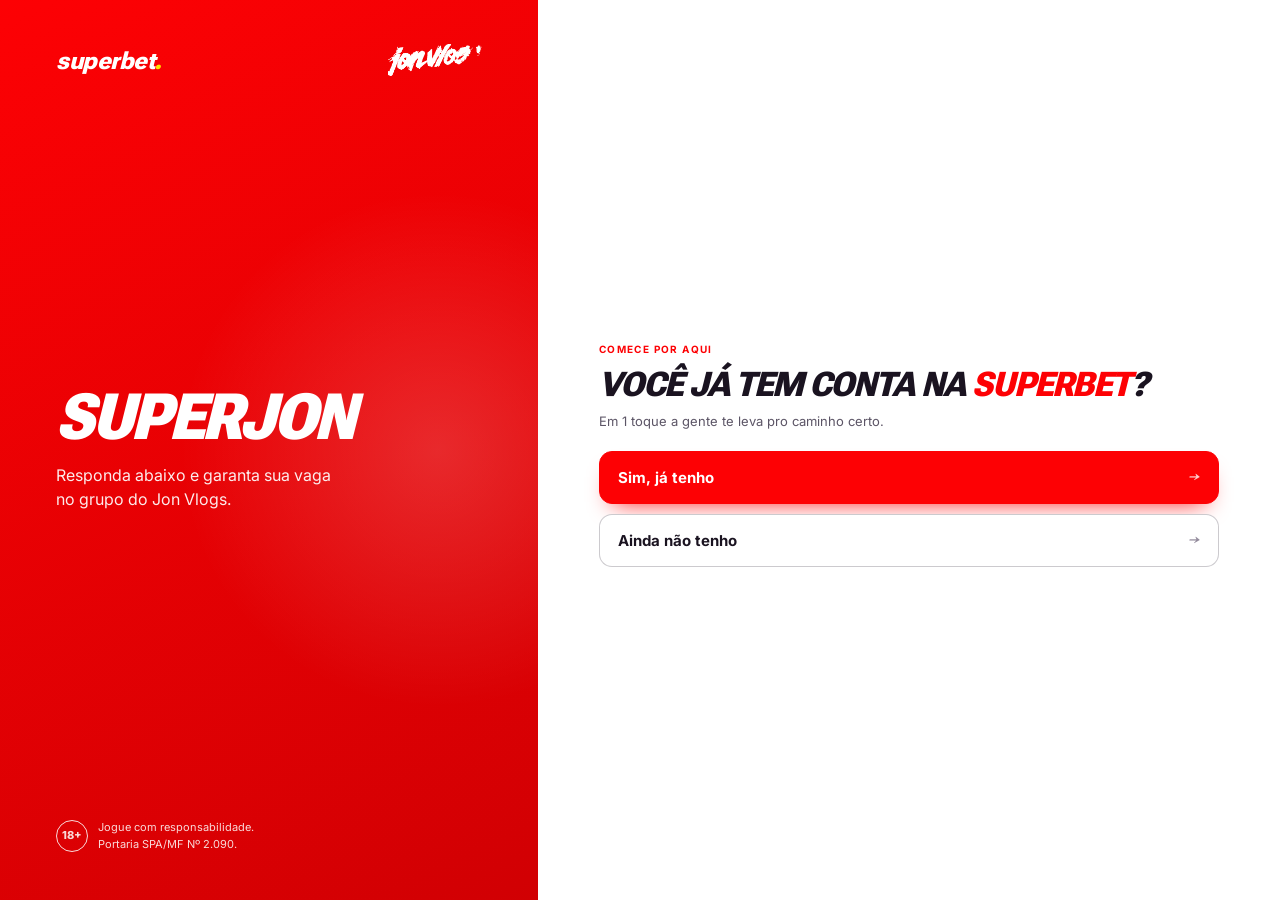
==== index.html @ 7abc8f29 "Motion: estático branco igual ao webp (troca sem pulo) + novo subtítulo - Estático regenerado do últ" ====
<!DOCTYPE html>
<html lang="pt-BR">
<head>
  <meta charset="UTF-8" />
  <meta name="viewport" content="width=device-width, initial-scale=1.0, viewport-fit=cover" />
  <meta name="theme-color" content="#FD0104" />
  <title>SuperJon — Entre no grupo</title>
  <meta name="description" content="Responda as perguntas rápidas e a equipe te direciona pro grupo. Conteúdo para maiores de 18 anos." />

  <!-- Fonts -->
  <link rel="preconnect" href="https://fonts.googleapis.com" />
  <link rel="preconnect" href="https://fonts.gstatic.com" crossorigin />
  <link
    href="https://fonts.googleapis.com/css2?family=Inter:wght@400;500;600;700&family=Roboto+Flex:ital,opsz,wght@0,8..144,400..900;1,8..144,600..900&display=swap"
    rel="stylesheet"
  />

  <link rel="stylesheet" href="./styles.css" />
</head>
<body>
  <main class="lp" id="lp">
    <!-- Hero (esquerda no desktop, topo no mobile) -->
    <header class="lp-hero">
      <div class="lp-hero__inner">
        <div class="lp-hero__top">
          <!-- Logo Superbet (vermelha → branca via filtro). Fallback: wordmark -->
          <span class="lp-logo-wrap">
            <img
              src="https://i.ibb.co/YBhrn1zz/Superbet-Logo-svg.png"
              alt="Superbet"
              class="lp-logo-img"
              onerror="this.style.display='none';this.nextElementSibling.style.display='inline-block';"
            />
            <span class="lp-logo" aria-label="Superbet" style="display:none">superbet<span class="lp-logo__dot">.</span></span>
          </span>
          <!-- Motion do Jon Vlogs: WebP animado (toca 1x); ao terminar, o JS
               troca pelo PNG estático limpo (fim garantido em qualquer browser).
               onerror cobre navegadores sem suporte a WebP. -->
          <img
            class="lp-jon-motion"
            src="./assets/jonvlogs-anim.webp"
            alt="Jon Vlogs"
            onerror="this.onerror=null;this.src='./assets/jonvlogs.png';"
          />
        </div>

        <div class="lp-hero__headline">
          <h1 class="lp-hero__title">SuperJon</h1>
          <p class="lp-hero__subtitle">
            Responda abaixo e garanta sua vaga no grupo do Jon Vlogs.
          </p>
        </div>

        <div class="lp-hero__foot">
          <span class="lp-seal" data-seal>18+</span>
          <span>Jogue com responsabilidade. Portaria SPA/MF Nº 2.090.</span>
        </div>
      </div>
    </header>

    <!-- Corpo (direita no desktop, abaixo no mobile) — telas renderizadas via JS -->
    <section class="lp-body">
      <div class="lp-body__inner" id="screen"></div>
      <!-- Rodapé persistente: selo +18 fixo no fim da página (mobile) -->
      <footer class="lp-foot" id="lpFoot"></footer>
    </section>
  </main>

  <!-- Modal: Termos e Condições -->
  <div class="lp-modal" id="termsModal" hidden>
    <div class="lp-modal__backdrop" data-close></div>
    <div class="lp-modal__panel" role="dialog" aria-modal="true" aria-labelledby="termsTitle">
      <button class="lp-modal__close" type="button" data-close aria-label="Fechar">&times;</button>
      <h2 class="lp-modal__title" id="termsTitle">Termos e Condições</h2>
      <div class="lp-modal__body" id="termsBody">
        <!-- Texto preenchido via JS (placeholder até o texto jurídico final) -->
      </div>
    </div>
  </div>

  <script src="./app.js" defer></script>
</body>
</html>
---- styles.css ----
/* ===========================================================
   SuperJon — LP de conversão (Jon Vlogs × Superbet)
   Responsiva: mobile (empilhada) + desktop (split-screen)
   Tokens conforme lp_jon_spec.md
   =========================================================== */

:root {
  /* Cores */
  --red: #FD0104;          /* Super Red — principal */
  --red-deep: #d10003;     /* gradiente do hero */
  --burgundy: #540031;     /* acento secundário */
  --dark-purple: #181020;  /* fundos escuros pontuais */
  --yellow: #FFE200;       /* Generosity Yellow */
  --white: #FFFFFF;
  --ink: #1a1320;          /* texto principal */
  --ink-soft: #5c5566;     /* texto secundário */
  --ink-faint: #938b9c;    /* labels, rodapé */
  --bg-2: #fbf9f7;         /* fundo dos cards */
  --line: rgba(24, 16, 32, 0.12);
  --line-strong: rgba(24, 16, 32, 0.22);
  --yellow-text: #7a5c00;  /* texto sobre amarelo */
  --yellow-text-2: #9a7600;

  --font-hero: 'Roboto Flex', system-ui, sans-serif;
  --font-body: 'Inter', system-ui, -apple-system, sans-serif;
}

* {
  margin: 0;
  padding: 0;
  box-sizing: border-box;
}

html, body {
  background: var(--white);
}

body {
  font-family: var(--font-body);
  color: var(--ink);
  -webkit-font-smoothing: antialiased;
  text-rendering: optimizeLegibility;
}

/* =====================================================
   LAYOUT BASE — MOBILE (empilhado, coluna única)
   ===================================================== */
.lp {
  width: 100%;
  min-height: 100dvh;
  background: var(--white);
  display: flex;
  flex-direction: column;
}

/* ===================== Hero ===================== */
.lp-hero {
  position: relative;
  background: linear-gradient(155deg, var(--red), var(--red-deep));
  color: var(--white);
  padding: 0 20px 30px;
  padding-top: env(safe-area-inset-top, 0px);
  overflow: hidden;
}

/* brilho decorativo sutil */
.lp-hero::after {
  content: "";
  position: absolute;
  width: 360px;
  height: 360px;
  right: -120px;
  top: -140px;
  background: radial-gradient(circle, rgba(255, 255, 255, 0.16), transparent 70%);
  pointer-events: none;
}

.lp-hero__inner {
  position: relative;
  z-index: 1;
  width: 100%;
  max-width: 480px;
  margin: 0 auto;
}

.lp-hero__top {
  position: relative;
  display: flex;
  align-items: center;
  justify-content: space-between;
  padding-top: 18px;
}

/* Logo Superbet — imagem oficial (vermelha → branca via filtro).
   O wordmark .lp-logo entra só se a imagem falhar (onerror). */
.lp-logo-wrap {
  display: inline-flex;
  align-items: center;
}

.lp-logo-img {
  height: 15px;
  width: auto;
  display: block;
  filter: brightness(0) invert(1);
}

.lp-logo {
  display: inline-block;
  font-family: var(--font-hero);
  font-weight: 800;
  font-style: italic;
  font-size: 18px;
  letter-spacing: -0.5px;
  color: var(--white);
  line-height: 1;
}

.lp-logo__dot {
  color: var(--yellow);
}

.lp-avatar {
  margin-top: 14px;
  width: 46px;
  height: 46px;
  border-radius: 50%;
  border: 1.5px solid rgba(255, 255, 255, 0.45);
  background: rgba(255, 255, 255, 0.12);
  display: flex;
  align-items: center;
  justify-content: center;
  text-align: center;
  font-size: 8.5px;
  font-weight: 700;
  line-height: 1.05;
  letter-spacing: 0.2px;
  flex: 0 0 auto;
}

/* Motion do Jon Vlogs — webm cortado no logo, direto sobre o vermelho.
   filter deixa branco preservando a transparência (igual à logo). */
.lp-jon-motion {
  display: block;
  height: 28px;
  width: auto;
  background: transparent;
  border: none;
  object-fit: contain;
}

.lp-hero__headline {
  margin-top: 14px;
}

/* No mobile o selo do hero some (aparece no rodapé do corpo) */
.lp-hero__foot {
  display: none;
}

.lp-hero__title {
  font-family: var(--font-hero);
  font-weight: 800;
  font-style: italic;
  text-transform: uppercase;
  font-size: 26px;
  line-height: 1;
  letter-spacing: -1px;
}

.lp-hero__subtitle {
  margin-top: 8px;
  font-size: 12px;
  line-height: 1.45;
  opacity: 0.92;
  max-width: 90%;
}

/* ===================== Corpo ===================== */
/* Mobile em 3 zonas: hero (topo) / conteúdo (centro) / selo (rodapé) */
.lp-body {
  flex: 1 1 auto;
  display: flex;
  flex-direction: column;
  padding: 0 18px;
}

.lp-body__inner {
  width: 100%;
  max-width: 480px;
  margin: 0 auto;
  flex: 1 1 auto;
  display: flex;
  flex-direction: column;
  justify-content: center;
  padding: 24px 0;
}

/* Barra de progresso */
.lp-progress {
  height: 3px;
  background: var(--line);
  border-radius: 99px;
  margin-bottom: 13px;
  overflow: hidden;
}

.lp-progress__fill {
  height: 100%;
  width: 0%;
  background: var(--red);
  border-radius: 99px;
  transition: width 0.32s cubic-bezier(0.4, 0, 0.2, 1);
}

/* Label de seção */
.lp-section-label {
  font-size: 10px;
  font-weight: 700;
  text-transform: uppercase;
  letter-spacing: 1.4px;
  color: var(--ink-faint);
  margin-bottom: 11px;
}

/* ===================== Gate (pergunta de entrada) ===================== */
.lp-gate {
  padding-top: 4px;
  animation: fadeIn 0.4s ease both;
}
.lp-gate__eyebrow {
  display: inline-block;
  font-size: 10px;
  font-weight: 700;
  text-transform: uppercase;
  letter-spacing: 1.4px;
  color: var(--red);
  margin-bottom: 12px;
}
.lp-gate__title {
  font-family: var(--font-hero);
  font-weight: 800;
  font-style: italic;
  text-transform: uppercase;
  font-size: clamp(24px, 7vw, 34px);
  line-height: 1.02;
  letter-spacing: -1px;
  color: var(--ink);
}
.lp-gate__hl { color: var(--red); }
.lp-gate__sub {
  margin-top: 10px;
  font-size: 13px;
  color: var(--ink-soft);
  line-height: 1.45;
}
.lp-gate__opts {
  display: flex;
  flex-direction: column;
  gap: 10px;
  margin-top: 20px;
}
.lp-gate__opt {
  display: flex;
  align-items: center;
  justify-content: space-between;
  gap: 10px;
  width: 100%;
  padding: 16px 18px;
  background: var(--white);
  border: 1.5px solid var(--line-strong);
  border-radius: 13px;
  font-family: var(--font-body);
  font-size: 15px;
  font-weight: 700;
  color: var(--ink);
  cursor: pointer;
  transition: border-color 0.16s ease, transform 0.12s ease, box-shadow 0.16s ease, background 0.16s ease;
  -webkit-tap-highlight-color: transparent;
}
.lp-gate__opt-arrow {
  font-family: var(--font-hero);
  font-style: italic;
  font-weight: 800;
  color: var(--ink-faint);
  transition: transform 0.16s ease, color 0.16s ease;
}
.lp-gate__opt:hover {
  border-color: var(--red);
  transform: translateY(-2px);
  box-shadow: 0 10px 22px -14px var(--red);
}
.lp-gate__opt:hover .lp-gate__opt-arrow {
  transform: translateX(4px);
  color: var(--red);
}
.lp-gate__opt:active { transform: translateY(0); }
/* "Sim" como opção principal (vermelha) */
.lp-gate__opt--primary {
  background: var(--red);
  border-color: var(--red);
  color: var(--white);
  box-shadow: 0 12px 24px -14px var(--red);
}
.lp-gate__opt--primary .lp-gate__opt-arrow { color: rgba(255, 255, 255, 0.8); }
.lp-gate__opt--primary:hover {
  background: var(--red-deep);
  border-color: var(--red-deep);
}
.lp-gate__opt--primary:hover .lp-gate__opt-arrow { color: var(--white); }

/* Texto introdutório (telas create / form-pós-cadastro) */
.lp-intro {
  font-size: 14px;
  font-weight: 500;
  color: var(--ink);
  line-height: 1.45;
  margin-bottom: 14px;
}

.lp-intro--success {
  font-weight: 700;
  padding-left: 12px;
  border-left: 3px solid var(--red);
}

/* Botão de link discreto ("Já tenho conta") */
.lp-link-btn {
  display: block;
  width: 100%;
  margin-top: 44px;
  background: none;
  border: none;
  color: var(--ink-soft);
  font-family: var(--font-body);
  font-size: 12.5px;
  font-weight: 600;
  text-decoration: underline;
  text-underline-offset: 3px;
  cursor: pointer;
}
.lp-link-btn:hover { color: var(--ink); }

/* Inputs de texto */
.lp-input {
  width: 100%;
  font-family: var(--font-body);
  font-size: 14px;
  font-weight: 500;
  color: var(--ink);
  background: var(--white);
  border: 1.5px solid var(--line-strong);
  border-radius: 9px;
  padding: 10px 12px;
  transition: border-color 0.16s ease, box-shadow 0.16s ease;
  -webkit-appearance: none;
  appearance: none;
}
.lp-input::placeholder { color: var(--ink-faint); font-weight: 400; }
.lp-input:focus {
  outline: none;
  border-color: var(--red);
  box-shadow: 0 0 0 3px rgba(253, 1, 4, 0.10);
}

/* Linha de consentimento + link dos termos */
.lp-consent {
  font-size: 11px;
  color: var(--ink-soft);
  line-height: 1.45;
  margin-top: 12px;
}
.lp-terms-link {
  background: none;
  border: none;
  padding: 0;
  font: inherit;
  color: var(--ink);
  font-weight: 600;
  text-decoration: underline;
  text-underline-offset: 2px;
  cursor: pointer;
}
.lp-terms-link:hover { color: var(--red); }

/* Animação de erro */
.shake { animation: shake 0.35s ease; }
@keyframes shake {
  0%, 100% { transform: translateX(0); }
  25% { transform: translateX(-5px); }
  75% { transform: translateX(5px); }
}

/* Grid de perguntas (1 coluna no mobile) */
.lp-questions {
  display: grid;
  grid-template-columns: 1fr;
  gap: 9px;
}

/* Card de pergunta */
.lp-q {
  background: var(--bg-2);
  border: 1px solid var(--line);
  border-radius: 11px;
  padding: 11px 12px;
  margin-bottom: 9px;
  transition: border-color 0.2s ease, box-shadow 0.2s ease;
}

/* Destaque de pendência ao tentar enviar incompleto */
.lp-q.is-pending {
  border-color: var(--red);
  box-shadow: 0 0 0 3px rgba(253, 1, 4, 0.10);
}

.lp-q__head {
  display: flex;
  align-items: flex-start;
  gap: 9px;
  margin-bottom: 9px;
}

.lp-q__num {
  flex: 0 0 auto;
  width: 24px;
  height: 24px;
  border-radius: 7px;
  background: var(--red);
  color: var(--white);
  display: flex;
  align-items: center;
  justify-content: center;
  font-family: var(--font-hero);
  font-weight: 800;
  font-style: italic;
  font-size: 12px;
}

.lp-q__text {
  font-size: 13px;
  font-weight: 700;
  color: var(--ink);
  line-height: 1.3;
  padding-top: 3px;
}

/* Chips */
.lp-chips {
  display: flex;
  flex-wrap: wrap;
  gap: 6px;
}

.chip {
  font-family: var(--font-body);
  font-size: 11.5px;
  font-weight: 600;
  color: var(--ink-soft);
  background: var(--white);
  border: 1.5px solid var(--line-strong);
  border-radius: 9px;
  padding: 7px 11px;
  cursor: pointer;
  transition: background 0.16s ease, border-color 0.16s ease, color 0.16s ease, transform 0.08s ease;
  -webkit-tap-highlight-color: transparent;
}

.chip:hover {
  border-color: var(--ink-soft);
}

.chip:active {
  transform: scale(0.97);
}

.chip:focus-visible {
  outline: 2px solid var(--red);
  outline-offset: 2px;
}

/* Selecionado — vermelho (padrão) */
.chip.is-selected {
  background: var(--red);
  border-color: var(--red);
  color: var(--white);
}

/* Selecionado — amarelo (ex.: "Os dois") */
.chip.is-selected.chip--yellow {
  background: var(--yellow);
  border-color: var(--yellow);
  color: var(--yellow-text);
}

/* Botão CTA (serve para <button> e <a>) */
.lp-cta {
  display: block;
  width: 100%;
  margin-top: 14px;
  background: var(--red);
  color: var(--white);
  font-family: var(--font-hero);
  font-weight: 800;
  font-style: italic;
  text-transform: uppercase;
  font-size: 14px;
  letter-spacing: 0.3px;
  line-height: 1;
  text-align: center;
  text-decoration: none;
  border: none;
  padding: 13px;
  border-radius: 11px;
  box-shadow: 0 12px 24px -12px var(--red);
  cursor: pointer;
  transition: transform 0.1s ease, box-shadow 0.2s ease, opacity 0.2s ease;
  -webkit-tap-highlight-color: transparent;
}

.lp-cta:hover {
  box-shadow: 0 14px 28px -10px var(--red);
}

.lp-cta:active {
  transform: translateY(1px) scale(0.995);
}

.lp-cta:disabled {
  cursor: not-allowed;
}

.lp-cta.is-loading {
  opacity: 0.75;
  pointer-events: none;
}

/* CTA com motion — pulso contínuo p/ atrair o clique.
   O brilho (shine) só varre quando o cursor passa por cima. */
.lp-cta--pulse {
  position: relative;
  overflow: hidden;
  animation: ctaPulse 1.9s ease-in-out infinite;
}
/* brilho (shine) — escondido; só varre no hover */
.lp-cta--pulse::after {
  content: "";
  position: absolute;
  top: 0;
  left: -65%;
  width: 45%;
  height: 100%;
  background: linear-gradient(120deg, transparent, rgba(255, 255, 255, 0.55), transparent);
  transform: skewX(-20deg);
  opacity: 0;
  pointer-events: none;
}
.lp-cta--pulse:hover::after {
  opacity: 1;
  animation: ctaShine 1s ease-out;
}
@keyframes ctaPulse {
  0%, 100% {
    box-shadow: 0 12px 24px -12px var(--red);
    transform: translateY(0) scale(1);
  }
  50% {
    box-shadow: 0 18px 36px -10px var(--red), 0 0 0 5px rgba(253, 1, 4, 0.16);
    transform: translateY(-2px) scale(1.015);
  }
}
@keyframes ctaShine {
  0% { left: -65%; }
  100% { left: 150%; }
}

/* Rodapé de responsabilidade — selo +18 + texto, fixo no fim da página */
.lp-foot {
  flex: 0 0 auto;
  display: flex;
  align-items: center;
  justify-content: center;
  gap: 9px;
  font-size: 9.5px;
  color: var(--ink-faint);
  padding: 14px 0 18px;
  margin-top: 12px;
  border-top: 1px solid var(--line);
  line-height: 1.45;
  text-align: left;
}

/* Selo +18 — círculo (trocar por SEAL_URL oficial). "18+" centralizado. */
.lp-seal {
  flex: 0 0 auto;
  width: 28px;
  height: 28px;
  border-radius: 50%;
  border: 1.5px solid currentColor;
  display: inline-flex;
  align-items: center;
  justify-content: center;
  font-family: var(--font-body);
  font-weight: 800;
  font-size: 9.5px;
  letter-spacing: 0;
}
.lp-seal-img {
  flex: 0 0 auto;
  height: 30px;
  width: auto;
  display: block;
}

/* ===================== Tela de confirmação ===================== */
.lp-done {
  text-align: center;
  padding: 40px 24px 48px;
  animation: fadeIn 0.4s ease both;
}

.lp-done__check {
  width: 56px;
  height: 56px;
  border-radius: 50%;
  background: var(--red);
  color: var(--white);
  display: inline-flex;
  align-items: center;
  justify-content: center;
  font-size: 28px;
  margin-bottom: 16px;
}

.lp-done__title {
  font-family: var(--font-hero);
  font-weight: 800;
  font-style: italic;
  text-transform: uppercase;
  font-size: 22px;
  letter-spacing: -0.5px;
  line-height: 1.05;
  color: var(--ink);
  margin-bottom: 10px;
}

.lp-done__text {
  font-size: 13px;
  color: var(--ink-soft);
  line-height: 1.5;
  max-width: 280px;
  margin: 0 auto 20px;
}

.lp-done__badge {
  display: inline-block;
  background: var(--yellow);
  color: var(--yellow-text);
  font-size: 11px;
  font-weight: 700;
  text-transform: uppercase;
  letter-spacing: 0.6px;
  padding: 5px 11px;
  border-radius: 99px;
  margin-bottom: 18px;
}

@keyframes fadeIn {
  from { opacity: 0; transform: translateY(8px); }
  to { opacity: 1; transform: translateY(0); }
}

/* ===================== Modal de Termos ===================== */
.lp-modal[hidden] { display: none; }
.lp-modal {
  position: fixed;
  inset: 0;
  z-index: 50;
  display: flex;
  align-items: center;
  justify-content: center;
  padding: 20px;
}
.lp-modal__backdrop {
  position: absolute;
  inset: 0;
  background: rgba(24, 16, 32, 0.55);
  backdrop-filter: blur(2px);
  animation: fadeIn 0.2s ease both;
}
.lp-modal__panel {
  position: relative;
  background: var(--white);
  border-radius: 16px;
  max-width: 460px;
  width: 100%;
  max-height: 80dvh;
  overflow-y: auto;
  padding: 24px 22px 22px;
  box-shadow: 0 24px 60px -20px rgba(24, 16, 32, 0.5);
  animation: fadeIn 0.25s ease both;
}
.lp-modal__close {
  position: absolute;
  top: 12px;
  right: 14px;
  background: none;
  border: none;
  font-size: 26px;
  line-height: 1;
  color: var(--ink-faint);
  cursor: pointer;
}
.lp-modal__close:hover { color: var(--ink); }
.lp-modal__title {
  font-family: var(--font-hero);
  font-weight: 800;
  font-style: italic;
  text-transform: uppercase;
  font-size: 18px;
  letter-spacing: -0.5px;
  color: var(--ink);
  margin-bottom: 14px;
  padding-right: 28px;
}
.lp-modal__body p {
  font-size: 12.5px;
  line-height: 1.55;
  color: var(--ink-soft);
  margin-bottom: 11px;
}
.lp-modal__body p:last-child { margin-bottom: 0; }

/* =====================================================
   DESKTOP / TABLET LARGO — split-screen
   ===================================================== */
@media (min-width: 880px) {
  .lp {
    flex-direction: row;
    align-items: stretch;
  }

  /* Hero vira painel esquerdo fixo, tela cheia */
  .lp-hero {
    flex: 0 0 42%;
    max-width: 560px;
    padding: 44px 56px 48px;
    display: flex;
    align-items: stretch;
    position: sticky;
    top: 0;
    height: 100dvh;
  }

  .lp-hero::after {
    width: 520px;
    height: 520px;
    right: -160px;
    top: 50%;
    transform: translateY(-50%);
  }

  .lp-hero__inner {
    max-width: 100%;
    flex: 1 1 auto;
    display: flex;
    flex-direction: column;
  }

  /* logo + avatar fixos no topo */
  .lp-hero__top {
    margin-bottom: 0;
  }

  .lp-logo-wrap {
    margin-top: 0;
  }

  .lp-logo-img {
    height: 22px;
  }

  .lp-logo {
    font-size: 24px;
  }

  .lp-hero__top {
    padding-top: 0;
  }

  .lp-jon-motion {
    height: 34px;
  }

  /* headline centralizada no espaço entre o topo e a base */
  .lp-hero__headline {
    margin: auto 0;
  }

  .lp-hero__title {
    font-size: clamp(44px, 5vw, 64px);
    letter-spacing: -2px;
  }

  .lp-hero__subtitle {
    margin-top: 14px;
    font-size: 16px;
    max-width: 28ch;
  }

  /* Selo do hero (desktop): branco, fixado na base do painel vermelho */
  .lp-hero__foot {
    display: flex;
    align-items: center;
    gap: 10px;
    margin-top: 0;
    font-size: 11px;
    opacity: 0.85;
    line-height: 1.5;
    max-width: 34ch;
  }
  .lp-hero__foot .lp-seal {
    width: 32px;
    height: 32px;
    font-size: 11px;
  }
  .lp-hero__foot .lp-seal-img { height: 34px; }

  /* Corpo vira painel direito, rolável, conteúdo centralizado */
  .lp-body {
    flex: 1 1 auto;
    display: flex;
    align-items: center;
    justify-content: center;
    padding: 56px 48px;
    min-height: 100dvh;
  }

  .lp-body__inner {
    max-width: 620px;
  }

  .lp-section-label {
    font-size: 11px;
    margin-bottom: 16px;
  }

  /* Perguntas em 2 colunas no desktop */
  .lp-questions {
    grid-template-columns: 1fr 1fr;
    gap: 12px;
  }

  .lp-q {
    padding: 14px 15px;
    border-radius: 13px;
  }

  .lp-q__text {
    font-size: 14px;
  }

  .chip {
    font-size: 12.5px;
    padding: 8px 13px;
  }

  .lp-cta {
    font-size: 16px;
    padding: 16px;
    margin-top: 20px;
  }

  /* No desktop o selo aparece no hero; some do corpo */
  .lp-foot {
    display: none;
  }

  /* Confirmação ocupa as duas colunas */
  .lp-done {
    grid-column: 1 / -1;
    padding: 32px 24px;
  }
  .lp-done__title { font-size: 28px; }
  .lp-done__text { font-size: 15px; max-width: 360px; }
}

/* Telas muito largas — não deixar o hero gigante */
@media (min-width: 1500px) {
  .lp-body__inner {
    max-width: 680px;
  }
}

@media (prefers-reduced-motion: reduce) {
  *, *::before, *::after {
    animation-duration: 0.001ms !important;
    transition-duration: 0.001ms !important;
  }
}
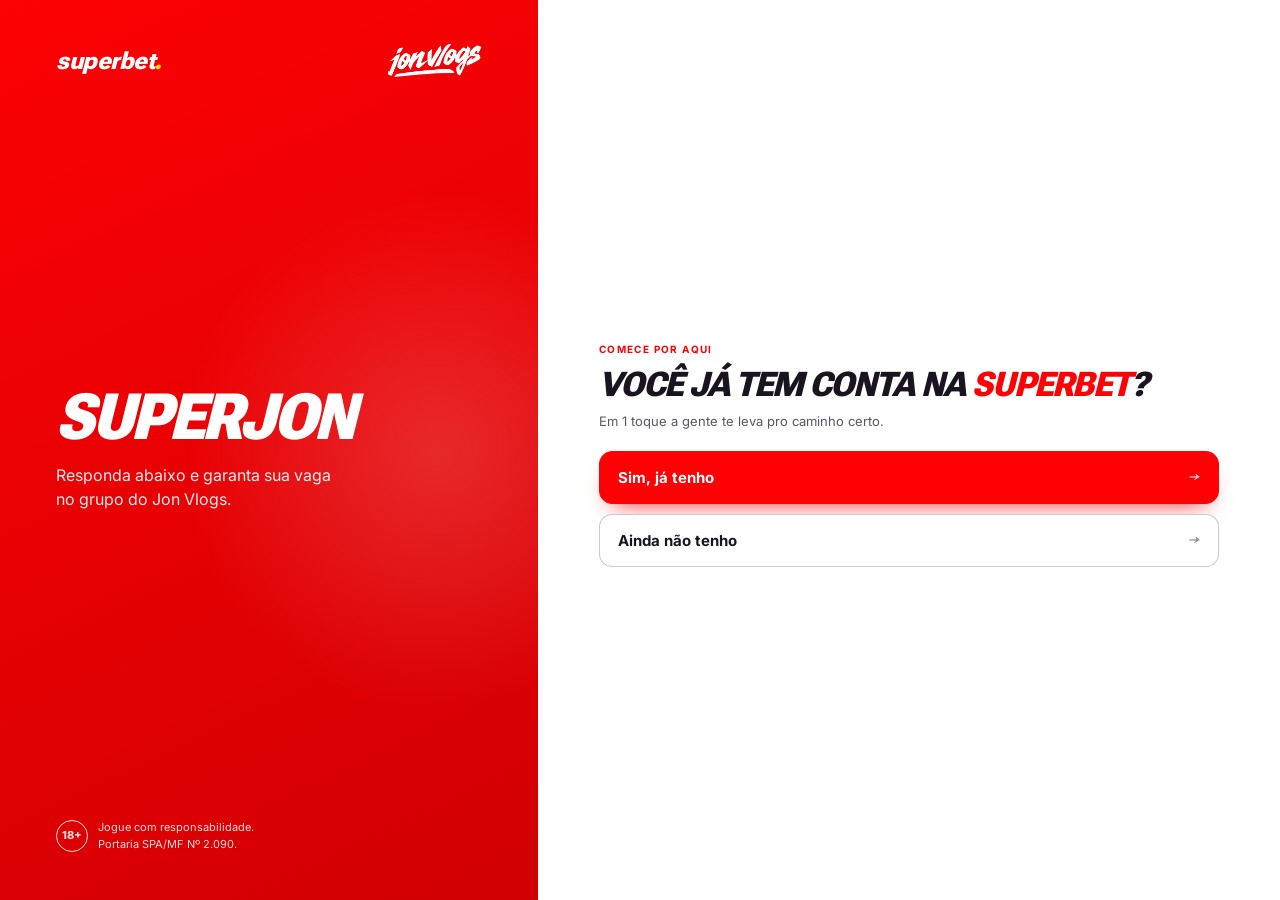
==== commit a340dcf5: "Usa logo Jon Vlogs estático (remove animação) Decisão: ficar com o logo branco estático (limpo e nít" ====
--- a/index.html
+++ b/index.html
@@ -33,15 +33,8 @@
             />
             <span class="lp-logo" aria-label="Superbet" style="display:none">superbet<span class="lp-logo__dot">.</span></span>
           </span>
-          <!-- Motion do Jon Vlogs: WebP animado (toca 1x); ao terminar, o JS
-               troca pelo PNG estático limpo (fim garantido em qualquer browser).
-               onerror cobre navegadores sem suporte a WebP. -->
-          <img
-            class="lp-jon-motion"
-            src="./assets/jonvlogs-anim.webp"
-            alt="Jon Vlogs"
-            onerror="this.onerror=null;this.src='./assets/jonvlogs.png';"
-          />
+          <!-- Logo Jon Vlogs (estático, branco) sobre o vermelho do hero -->
+          <img class="lp-jon-motion" src="./assets/jonvlogs.png" alt="Jon Vlogs" />
         </div>
 
         <div class="lp-hero__headline">
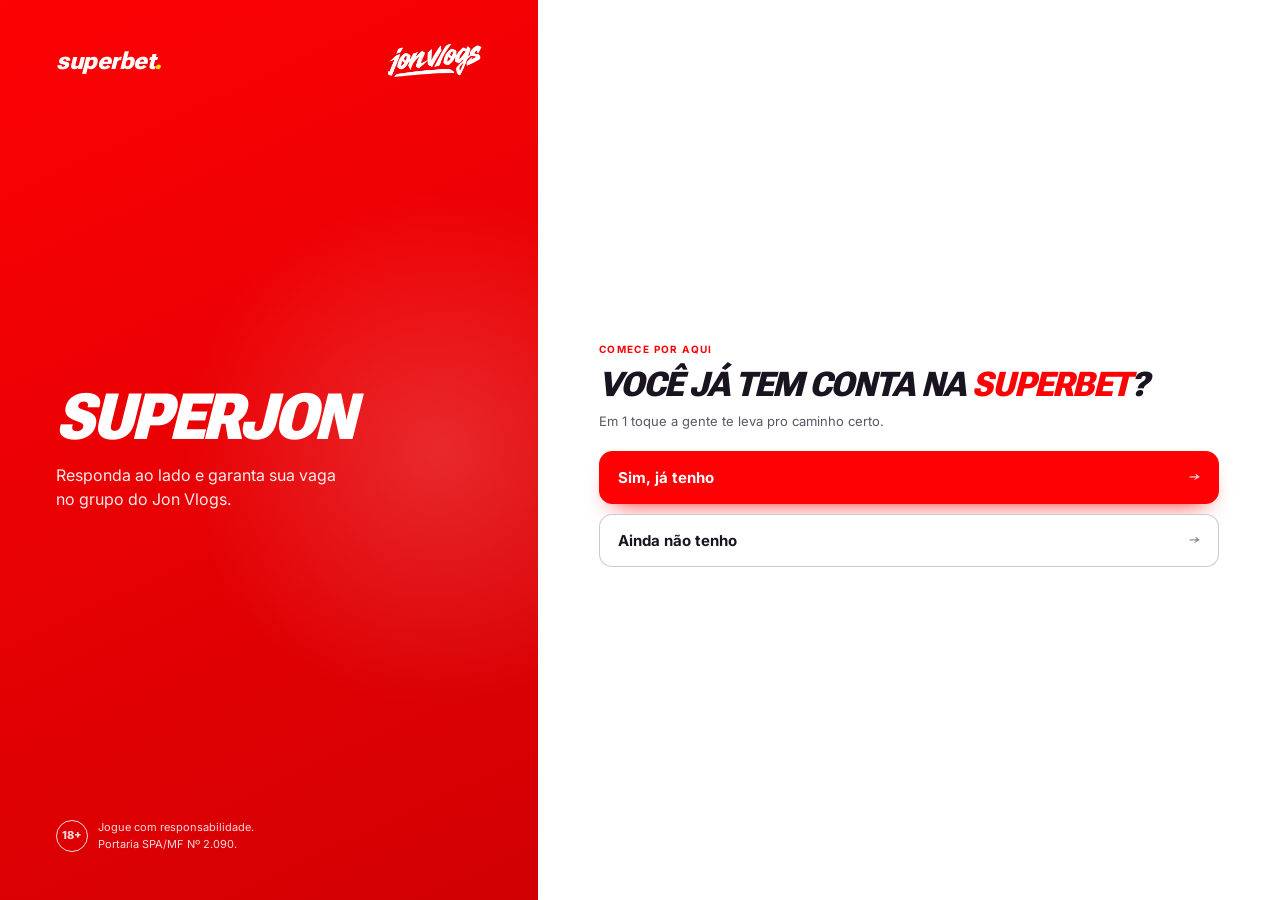
==== commit 35c6c5e4: "UX: redesenha tela 'criar conta' e torna subtítulo responsivo - Subtítulo: 'abaixo' (mobile) / 'ao l" ====
--- a/index.html
+++ b/index.html
@@ -40,7 +40,7 @@
         <div class="lp-hero__headline">
           <h1 class="lp-hero__title">SuperJon</h1>
           <p class="lp-hero__subtitle">
-            Responda abaixo e garanta sua vaga no grupo do Jon Vlogs.
+            Responda <span class="u-only-mobile">abaixo</span><span class="u-only-desktop">ao lado</span> e garanta sua vaga no grupo do Jon Vlogs.
           </p>
         </div>
 
--- a/styles.css
+++ b/styles.css
@@ -308,6 +308,42 @@
   border-color: var(--red-deep);
 }
 .lp-gate__opt--primary:hover .lp-gate__opt-arrow { color: var(--white); }
+
+/* Passo-a-passo (tela "criar conta") */
+.lp-steps {
+  list-style: none;
+  margin: 20px 0 6px;
+  padding: 0;
+  display: flex;
+  flex-direction: column;
+  gap: 12px;
+}
+.lp-steps li {
+  display: flex;
+  align-items: center;
+  gap: 11px;
+  font-size: 13.5px;
+  font-weight: 600;
+  color: var(--ink-soft);
+}
+.lp-steps__n {
+  flex: 0 0 auto;
+  width: 24px;
+  height: 24px;
+  border-radius: 50%;
+  background: var(--red);
+  color: var(--white);
+  display: flex;
+  align-items: center;
+  justify-content: center;
+  font-family: var(--font-hero);
+  font-weight: 800;
+  font-style: italic;
+  font-size: 12px;
+}
+
+/* Utilitários responsivos (texto que muda entre mobile/desktop) */
+.u-only-desktop { display: none; }
 
 /* Texto introdutório (telas create / form-pós-cadastro) */
 .lp-intro {
@@ -740,6 +776,10 @@
     align-items: stretch;
   }
 
+  /* alterna o texto direcional do subtítulo (abaixo -> ao lado) */
+  .u-only-mobile { display: none; }
+  .u-only-desktop { display: inline; }
+
   /* Hero vira painel esquerdo fixo, tela cheia */
   .lp-hero {
     flex: 0 0 42%;
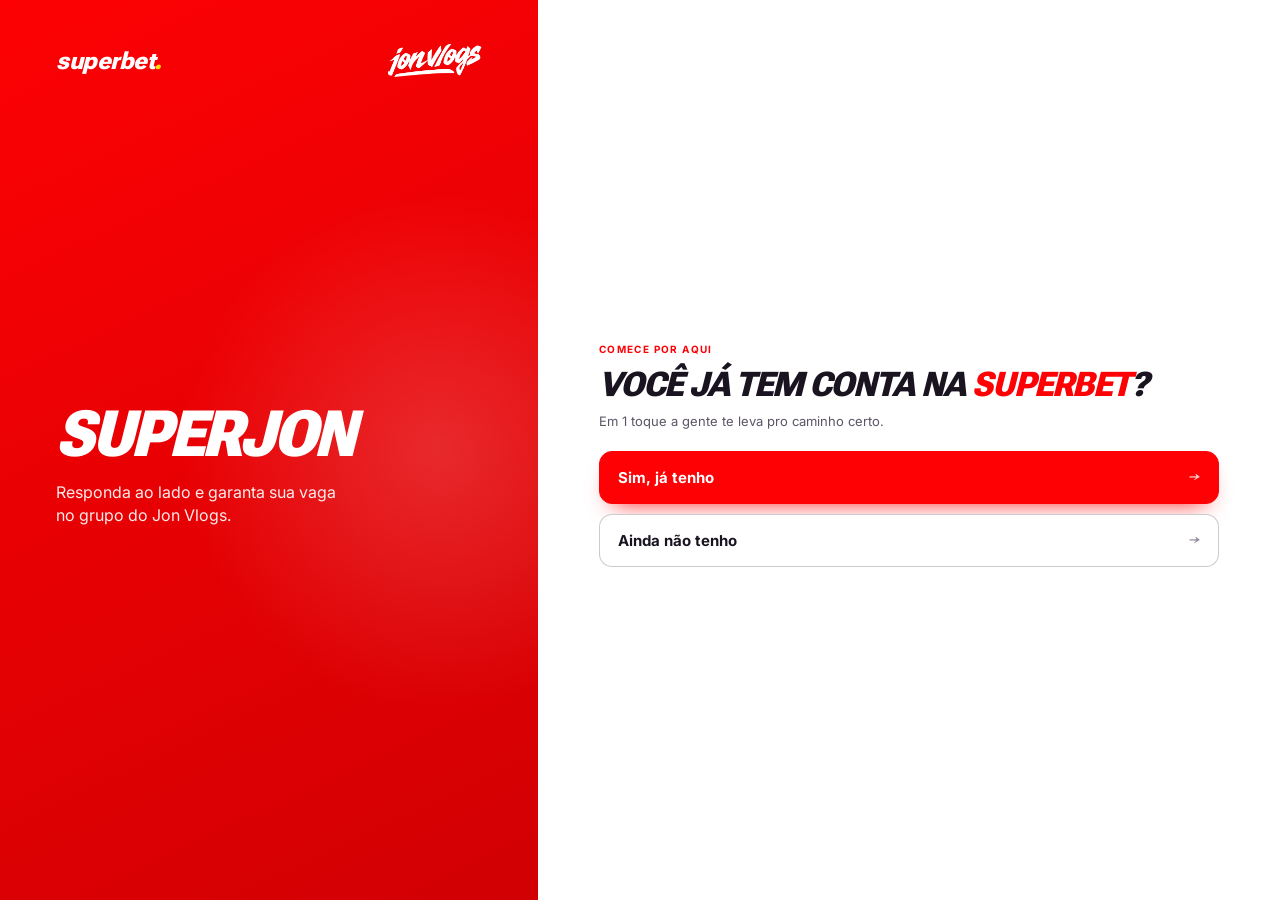
==== commit 3b5baeb6: "Refatora para arquitetura multi-marca (engine + config por marca) + Supabase - engine/engine.js + en" ====
--- a/index.html
+++ b/index.html
@@ -4,10 +4,9 @@
   <meta charset="UTF-8" />
   <meta name="viewport" content="width=device-width, initial-scale=1.0, viewport-fit=cover" />
   <meta name="theme-color" content="#FD0104" />
-  <title>SuperJon — Entre no grupo</title>
-  <meta name="description" content="Responda as perguntas rápidas e a equipe te direciona pro grupo. Conteúdo para maiores de 18 anos." />
+  <title>LP</title>
+  <meta name="description" content="" />
 
-  <!-- Fonts -->
   <link rel="preconnect" href="https://fonts.googleapis.com" />
   <link rel="preconnect" href="https://fonts.gstatic.com" crossorigin />
   <link
@@ -15,46 +14,30 @@
     rel="stylesheet"
   />
 
-  <link rel="stylesheet" href="./styles.css" />
+  <link rel="stylesheet" href="./engine/engine.css" />
 </head>
 <body>
   <main class="lp" id="lp">
-    <!-- Hero (esquerda no desktop, topo no mobile) -->
+    <!-- Hero (preenchido pelo engine a partir da config da marca) -->
     <header class="lp-hero">
       <div class="lp-hero__inner">
         <div class="lp-hero__top">
-          <!-- Logo Superbet (vermelha → branca via filtro). Fallback: wordmark -->
           <span class="lp-logo-wrap">
-            <img
-              src="https://i.ibb.co/YBhrn1zz/Superbet-Logo-svg.png"
-              alt="Superbet"
-              class="lp-logo-img"
-              onerror="this.style.display='none';this.nextElementSibling.style.display='inline-block';"
-            />
-            <span class="lp-logo" aria-label="Superbet" style="display:none">superbet<span class="lp-logo__dot">.</span></span>
+            <img class="lp-logo-img" alt="" />
+            <span class="lp-logo" style="display:none"></span>
           </span>
-          <!-- Logo Jon Vlogs (estático, branco) sobre o vermelho do hero -->
-          <img class="lp-jon-motion" src="./assets/jonvlogs.png" alt="Jon Vlogs" />
+          <img class="lp-jon-motion" alt="" />
         </div>
-
         <div class="lp-hero__headline">
-          <h1 class="lp-hero__title">SuperJon</h1>
-          <p class="lp-hero__subtitle">
-            Responda <span class="u-only-mobile">abaixo</span><span class="u-only-desktop">ao lado</span> e garanta sua vaga no grupo do Jon Vlogs.
-          </p>
-        </div>
-
-        <div class="lp-hero__foot">
-          <span class="lp-seal" data-seal>18+</span>
-          <span>Jogue com responsabilidade. Portaria SPA/MF Nº 2.090.</span>
+          <h1 class="lp-hero__title"></h1>
+          <p class="lp-hero__subtitle"></p>
         </div>
       </div>
     </header>
 
-    <!-- Corpo (direita no desktop, abaixo no mobile) — telas renderizadas via JS -->
+    <!-- Corpo: telas renderizadas pelo engine + rodapé persistente -->
     <section class="lp-body">
       <div class="lp-body__inner" id="screen"></div>
-      <!-- Rodapé persistente: selo +18 fixo no fim da página (mobile) -->
       <footer class="lp-foot" id="lpFoot"></footer>
     </section>
   </main>
@@ -65,12 +48,12 @@
     <div class="lp-modal__panel" role="dialog" aria-modal="true" aria-labelledby="termsTitle">
       <button class="lp-modal__close" type="button" data-close aria-label="Fechar">&times;</button>
       <h2 class="lp-modal__title" id="termsTitle">Termos e Condições</h2>
-      <div class="lp-modal__body" id="termsBody">
-        <!-- Texto preenchido via JS (placeholder até o texto jurídico final) -->
-      </div>
+      <div class="lp-modal__body" id="termsBody"></div>
     </div>
   </div>
 
-  <script src="./app.js" defer></script>
+  <!-- Config da marca primeiro, depois o engine -->
+  <script src="./brands/superjon/config.js"></script>
+  <script src="./engine/engine.js" defer></script>
 </body>
 </html>
--- a/engine/engine.css
+++ b/engine/engine.css
@@ -0,0 +1,940 @@
+/* ===========================================================
+   SuperJon — LP de conversão (Jon Vlogs × Superbet)
+   Responsiva: mobile (empilhada) + desktop (split-screen)
+   Tokens conforme lp_jon_spec.md
+   =========================================================== */
+
+:root {
+  /* Cores */
+  --red: #FD0104;          /* Super Red — principal */
+  --red-deep: #d10003;     /* gradiente do hero */
+  --burgundy: #540031;     /* acento secundário */
+  --dark-purple: #181020;  /* fundos escuros pontuais */
+  --yellow: #FFE200;       /* Generosity Yellow */
+  --white: #FFFFFF;
+  --ink: #1a1320;          /* texto principal */
+  --ink-soft: #5c5566;     /* texto secundário */
+  --ink-faint: #938b9c;    /* labels, rodapé */
+  --bg-2: #fbf9f7;         /* fundo dos cards */
+  --line: rgba(24, 16, 32, 0.12);
+  --line-strong: rgba(24, 16, 32, 0.22);
+  --yellow-text: #7a5c00;  /* texto sobre amarelo */
+  --yellow-text-2: #9a7600;
+
+  --font-hero: 'Roboto Flex', system-ui, sans-serif;
+  --font-body: 'Inter', system-ui, -apple-system, sans-serif;
+}
+
+* {
+  margin: 0;
+  padding: 0;
+  box-sizing: border-box;
+}
+
+html, body {
+  background: var(--white);
+}
+
+body {
+  font-family: var(--font-body);
+  color: var(--ink);
+  -webkit-font-smoothing: antialiased;
+  text-rendering: optimizeLegibility;
+}
+
+/* =====================================================
+   LAYOUT BASE — MOBILE (empilhado, coluna única)
+   ===================================================== */
+.lp {
+  width: 100%;
+  min-height: 100dvh;
+  background: var(--white);
+  display: flex;
+  flex-direction: column;
+}
+
+/* ===================== Hero ===================== */
+.lp-hero {
+  position: relative;
+  background: linear-gradient(155deg, var(--red), var(--red-deep));
+  color: var(--white);
+  padding: 0 20px 30px;
+  padding-top: env(safe-area-inset-top, 0px);
+  overflow: hidden;
+}
+
+/* brilho decorativo sutil */
+.lp-hero::after {
+  content: "";
+  position: absolute;
+  width: 360px;
+  height: 360px;
+  right: -120px;
+  top: -140px;
+  background: radial-gradient(circle, rgba(255, 255, 255, 0.16), transparent 70%);
+  pointer-events: none;
+}
+
+.lp-hero__inner {
+  position: relative;
+  z-index: 1;
+  width: 100%;
+  max-width: 480px;
+  margin: 0 auto;
+}
+
+.lp-hero__top {
+  position: relative;
+  display: flex;
+  align-items: center;
+  justify-content: space-between;
+  padding-top: 18px;
+}
+
+/* Logo Superbet — imagem oficial (vermelha → branca via filtro).
+   O wordmark .lp-logo entra só se a imagem falhar (onerror). */
+.lp-logo-wrap {
+  display: inline-flex;
+  align-items: center;
+}
+
+.lp-logo-img {
+  height: 15px;
+  width: auto;
+  display: block;
+  filter: brightness(0) invert(1);
+}
+
+.lp-logo {
+  display: inline-block;
+  font-family: var(--font-hero);
+  font-weight: 800;
+  font-style: italic;
+  font-size: 18px;
+  letter-spacing: -0.5px;
+  color: var(--white);
+  line-height: 1;
+}
+
+.lp-logo__dot {
+  color: var(--yellow);
+}
+
+.lp-avatar {
+  margin-top: 14px;
+  width: 46px;
+  height: 46px;
+  border-radius: 50%;
+  border: 1.5px solid rgba(255, 255, 255, 0.45);
+  background: rgba(255, 255, 255, 0.12);
+  display: flex;
+  align-items: center;
+  justify-content: center;
+  text-align: center;
+  font-size: 8.5px;
+  font-weight: 700;
+  line-height: 1.05;
+  letter-spacing: 0.2px;
+  flex: 0 0 auto;
+}
+
+/* Motion do Jon Vlogs — webm cortado no logo, direto sobre o vermelho.
+   filter deixa branco preservando a transparência (igual à logo). */
+.lp-jon-motion {
+  display: block;
+  height: 28px;
+  width: auto;
+  background: transparent;
+  border: none;
+  object-fit: contain;
+}
+
+.lp-hero__headline {
+  margin-top: 14px;
+}
+
+/* No mobile o selo do hero some (aparece no rodapé do corpo) */
+.lp-hero__foot {
+  display: none;
+}
+
+.lp-hero__title {
+  font-family: var(--font-hero);
+  font-weight: 800;
+  font-style: italic;
+  text-transform: uppercase;
+  font-size: 26px;
+  line-height: 1;
+  letter-spacing: -1px;
+}
+
+.lp-hero__subtitle {
+  margin-top: 8px;
+  font-size: 12px;
+  line-height: 1.45;
+  opacity: 0.92;
+  max-width: 90%;
+}
+
+/* ===================== Corpo ===================== */
+/* Mobile em 3 zonas: hero (topo) / conteúdo (centro) / selo (rodapé) */
+.lp-body {
+  flex: 1 1 auto;
+  display: flex;
+  flex-direction: column;
+  padding: 16px 18px 0; /* leve respiro entre o hero e o conteúdo (mobile) */
+}
+
+.lp-body__inner {
+  width: 100%;
+  max-width: 480px;
+  margin: 0 auto;
+  flex: 1 1 auto;
+  display: flex;
+  flex-direction: column;
+  justify-content: center;
+  padding: 24px 0;
+}
+
+/* Barra de progresso */
+.lp-progress {
+  height: 3px;
+  background: var(--line);
+  border-radius: 99px;
+  margin-bottom: 13px;
+  overflow: hidden;
+}
+
+.lp-progress__fill {
+  height: 100%;
+  width: 0%;
+  background: var(--red);
+  border-radius: 99px;
+  transition: width 0.32s cubic-bezier(0.4, 0, 0.2, 1);
+}
+
+/* Label de seção */
+.lp-section-label {
+  font-size: 10px;
+  font-weight: 700;
+  text-transform: uppercase;
+  letter-spacing: 1.4px;
+  color: var(--ink-faint);
+  margin-bottom: 11px;
+}
+
+/* ===================== Gate (pergunta de entrada) ===================== */
+.lp-gate {
+  padding-top: 4px;
+  animation: fadeIn 0.4s ease both;
+}
+.lp-gate__eyebrow {
+  display: inline-block;
+  font-size: 10px;
+  font-weight: 700;
+  text-transform: uppercase;
+  letter-spacing: 1.4px;
+  color: var(--red);
+  margin-bottom: 12px;
+}
+.lp-gate__title {
+  font-family: var(--font-hero);
+  font-weight: 800;
+  font-style: italic;
+  text-transform: uppercase;
+  font-size: clamp(24px, 7vw, 34px);
+  line-height: 1.02;
+  letter-spacing: -1px;
+  color: var(--ink);
+}
+.lp-gate__hl { color: var(--red); }
+.lp-gate__sub {
+  margin-top: 10px;
+  font-size: 13px;
+  color: var(--ink-soft);
+  line-height: 1.45;
+}
+.lp-gate__opts {
+  display: flex;
+  flex-direction: column;
+  gap: 10px;
+  margin-top: 20px;
+}
+.lp-gate__opt {
+  display: flex;
+  align-items: center;
+  justify-content: space-between;
+  gap: 10px;
+  width: 100%;
+  padding: 16px 18px;
+  background: var(--white);
+  border: 1.5px solid var(--line-strong);
+  border-radius: 13px;
+  font-family: var(--font-body);
+  font-size: 15px;
+  font-weight: 700;
+  color: var(--ink);
+  cursor: pointer;
+  transition: border-color 0.16s ease, transform 0.12s ease, box-shadow 0.16s ease, background 0.16s ease;
+  -webkit-tap-highlight-color: transparent;
+}
+.lp-gate__opt-arrow {
+  font-family: var(--font-hero);
+  font-style: italic;
+  font-weight: 800;
+  color: var(--ink-faint);
+  transition: transform 0.16s ease, color 0.16s ease;
+}
+.lp-gate__opt:hover {
+  border-color: var(--red);
+  transform: translateY(-2px);
+  box-shadow: 0 10px 22px -14px var(--red);
+}
+.lp-gate__opt:hover .lp-gate__opt-arrow {
+  transform: translateX(4px);
+  color: var(--red);
+}
+.lp-gate__opt:active { transform: translateY(0); }
+/* "Sim" como opção principal (vermelha) */
+.lp-gate__opt--primary {
+  background: var(--red);
+  border-color: var(--red);
+  color: var(--white);
+  box-shadow: 0 12px 24px -14px var(--red);
+}
+.lp-gate__opt--primary .lp-gate__opt-arrow { color: rgba(255, 255, 255, 0.8); }
+.lp-gate__opt--primary:hover {
+  background: var(--red-deep);
+  border-color: var(--red-deep);
+}
+.lp-gate__opt--primary:hover .lp-gate__opt-arrow { color: var(--white); }
+
+/* Passo-a-passo (tela "criar conta") */
+.lp-steps {
+  list-style: none;
+  margin: 20px 0 6px;
+  padding: 0;
+  display: flex;
+  flex-direction: column;
+  gap: 12px;
+}
+.lp-steps li {
+  display: flex;
+  align-items: center;
+  gap: 11px;
+  font-size: 13.5px;
+  font-weight: 600;
+  color: var(--ink-soft);
+}
+.lp-steps__n {
+  flex: 0 0 auto;
+  width: 24px;
+  height: 24px;
+  border-radius: 50%;
+  background: var(--red);
+  color: var(--white);
+  display: flex;
+  align-items: center;
+  justify-content: center;
+  font-family: var(--font-hero);
+  font-weight: 800;
+  font-style: italic;
+  font-size: 12px;
+}
+
+/* Utilitários responsivos (texto que muda entre mobile/desktop) */
+.u-only-desktop { display: none; }
+
+/* Texto introdutório (telas create / form-pós-cadastro) */
+.lp-intro {
+  font-size: 14px;
+  font-weight: 500;
+  color: var(--ink);
+  line-height: 1.45;
+  margin-bottom: 14px;
+}
+
+.lp-intro--success {
+  font-weight: 700;
+  padding-left: 12px;
+  border-left: 3px solid var(--red);
+}
+
+/* Botão de link discreto ("Já tenho conta") */
+.lp-link-btn {
+  display: block;
+  width: 100%;
+  margin-top: 44px;
+  background: none;
+  border: none;
+  color: var(--ink-soft);
+  font-family: var(--font-body);
+  font-size: 12.5px;
+  font-weight: 600;
+  text-decoration: underline;
+  text-underline-offset: 3px;
+  cursor: pointer;
+}
+.lp-link-btn:hover { color: var(--ink); }
+
+/* Inputs de texto */
+.lp-input {
+  width: 100%;
+  font-family: var(--font-body);
+  font-size: 14px;
+  font-weight: 500;
+  color: var(--ink);
+  background: var(--white);
+  border: 1.5px solid var(--line-strong);
+  border-radius: 9px;
+  padding: 10px 12px;
+  transition: border-color 0.16s ease, box-shadow 0.16s ease;
+  -webkit-appearance: none;
+  appearance: none;
+}
+.lp-input::placeholder { color: var(--ink-faint); font-weight: 400; }
+.lp-input:focus {
+  outline: none;
+  border-color: var(--red);
+  box-shadow: 0 0 0 3px rgba(253, 1, 4, 0.10);
+}
+
+/* Linha de consentimento + link dos termos */
+.lp-consent {
+  font-size: 11px;
+  color: var(--ink-soft);
+  line-height: 1.45;
+  margin-top: 12px;
+}
+.lp-terms-link {
+  background: none;
+  border: none;
+  padding: 0;
+  font: inherit;
+  color: var(--ink);
+  font-weight: 600;
+  text-decoration: underline;
+  text-underline-offset: 2px;
+  cursor: pointer;
+}
+.lp-terms-link:hover { color: var(--red); }
+
+/* Animação de erro */
+.shake { animation: shake 0.35s ease; }
+@keyframes shake {
+  0%, 100% { transform: translateX(0); }
+  25% { transform: translateX(-5px); }
+  75% { transform: translateX(5px); }
+}
+
+/* Grid de perguntas (1 coluna no mobile) */
+.lp-questions {
+  display: grid;
+  grid-template-columns: 1fr;
+  gap: 9px;
+}
+
+/* Card de pergunta */
+.lp-q {
+  background: var(--bg-2);
+  border: 1px solid var(--line);
+  border-radius: 11px;
+  padding: 11px 12px;
+  margin-bottom: 9px;
+  transition: border-color 0.2s ease, box-shadow 0.2s ease;
+}
+
+/* Destaque de pendência ao tentar enviar incompleto */
+.lp-q.is-pending {
+  border-color: var(--red);
+  box-shadow: 0 0 0 3px rgba(253, 1, 4, 0.10);
+}
+
+.lp-q__head {
+  display: flex;
+  align-items: flex-start;
+  gap: 9px;
+  margin-bottom: 9px;
+}
+
+.lp-q__num {
+  flex: 0 0 auto;
+  width: 24px;
+  height: 24px;
+  border-radius: 7px;
+  background: var(--red);
+  color: var(--white);
+  display: flex;
+  align-items: center;
+  justify-content: center;
+  font-family: var(--font-hero);
+  font-weight: 800;
+  font-style: italic;
+  font-size: 12px;
+}
+
+.lp-q__text {
+  font-size: 13px;
+  font-weight: 700;
+  color: var(--ink);
+  line-height: 1.3;
+  padding-top: 3px;
+}
+
+/* Chips */
+.lp-chips {
+  display: flex;
+  flex-wrap: wrap;
+  gap: 6px;
+}
+
+.chip {
+  font-family: var(--font-body);
+  font-size: 11.5px;
+  font-weight: 600;
+  color: var(--ink-soft);
+  background: var(--white);
+  border: 1.5px solid var(--line-strong);
+  border-radius: 9px;
+  padding: 7px 11px;
+  cursor: pointer;
+  transition: background 0.16s ease, border-color 0.16s ease, color 0.16s ease, transform 0.08s ease;
+  -webkit-tap-highlight-color: transparent;
+}
+
+.chip:hover {
+  border-color: var(--ink-soft);
+}
+
+.chip:active {
+  transform: scale(0.97);
+}
+
+.chip:focus-visible {
+  outline: 2px solid var(--red);
+  outline-offset: 2px;
+}
+
+/* Selecionado — vermelho (padrão) */
+.chip.is-selected {
+  background: var(--red);
+  border-color: var(--red);
+  color: var(--white);
+}
+
+/* Selecionado — amarelo (ex.: "Os dois") */
+.chip.is-selected.chip--yellow {
+  background: var(--yellow);
+  border-color: var(--yellow);
+  color: var(--yellow-text);
+}
+
+/* Botão CTA (serve para <button> e <a>) */
+.lp-cta {
+  display: block;
+  width: 100%;
+  margin-top: 14px;
+  background: var(--red);
+  color: var(--white);
+  font-family: var(--font-hero);
+  font-weight: 800;
+  font-style: italic;
+  text-transform: uppercase;
+  font-size: 14px;
+  letter-spacing: 0.3px;
+  line-height: 1;
+  text-align: center;
+  text-decoration: none;
+  border: none;
+  padding: 13px;
+  border-radius: 11px;
+  box-shadow: 0 12px 24px -12px var(--red);
+  cursor: pointer;
+  transition: transform 0.1s ease, box-shadow 0.2s ease, opacity 0.2s ease;
+  -webkit-tap-highlight-color: transparent;
+}
+
+.lp-cta:hover {
+  box-shadow: 0 14px 28px -10px var(--red);
+}
+
+.lp-cta:active {
+  transform: translateY(1px) scale(0.995);
+}
+
+.lp-cta:disabled {
+  cursor: not-allowed;
+}
+
+.lp-cta.is-loading {
+  opacity: 0.75;
+  pointer-events: none;
+}
+
+/* CTA com motion — pulso contínuo p/ atrair o clique.
+   O brilho (shine) só varre quando o cursor passa por cima. */
+.lp-cta--pulse {
+  position: relative;
+  overflow: hidden;
+  animation: ctaPulse 1.9s ease-in-out infinite;
+}
+/* brilho (shine) — escondido; só varre no hover */
+.lp-cta--pulse::after {
+  content: "";
+  position: absolute;
+  top: 0;
+  left: -65%;
+  width: 45%;
+  height: 100%;
+  background: linear-gradient(120deg, transparent, rgba(255, 255, 255, 0.55), transparent);
+  transform: skewX(-20deg);
+  opacity: 0;
+  pointer-events: none;
+}
+.lp-cta--pulse:hover::after {
+  opacity: 1;
+  animation: ctaShine 1s ease-out;
+}
+@keyframes ctaPulse {
+  0%, 100% {
+    box-shadow: 0 12px 24px -12px var(--red);
+    transform: translateY(0) scale(1);
+  }
+  50% {
+    box-shadow: 0 18px 36px -10px var(--red), 0 0 0 5px rgba(253, 1, 4, 0.16);
+    transform: translateY(-2px) scale(1.015);
+  }
+}
+@keyframes ctaShine {
+  0% { left: -65%; }
+  100% { left: 150%; }
+}
+
+/* Rodapé de responsabilidade — selo +18 + texto, fixo no fim da página */
+.lp-foot {
+  flex: 0 0 auto;
+  display: flex;
+  align-items: center;
+  justify-content: center;
+  gap: 9px;
+  font-size: 9.5px;
+  color: var(--ink-faint);
+  padding: 14px 0 18px;
+  margin-top: 12px;
+  border-top: 1px solid var(--line);
+  line-height: 1.45;
+  text-align: left;
+}
+
+/* Selo +18 — círculo (trocar por SEAL_URL oficial). "18+" centralizado. */
+.lp-seal {
+  flex: 0 0 auto;
+  width: 28px;
+  height: 28px;
+  border-radius: 50%;
+  border: 1.5px solid currentColor;
+  display: inline-flex;
+  align-items: center;
+  justify-content: center;
+  font-family: var(--font-body);
+  font-weight: 800;
+  font-size: 9.5px;
+  letter-spacing: 0;
+}
+.lp-seal-img {
+  flex: 0 0 auto;
+  height: 30px;
+  width: auto;
+  display: block;
+}
+
+/* ===================== Tela de confirmação ===================== */
+.lp-done {
+  text-align: center;
+  padding: 40px 24px 48px;
+  animation: fadeIn 0.4s ease both;
+}
+
+.lp-done__check {
+  width: 56px;
+  height: 56px;
+  border-radius: 50%;
+  background: var(--red);
+  color: var(--white);
+  display: inline-flex;
+  align-items: center;
+  justify-content: center;
+  font-size: 28px;
+  margin-bottom: 16px;
+}
+
+.lp-done__title {
+  font-family: var(--font-hero);
+  font-weight: 800;
+  font-style: italic;
+  text-transform: uppercase;
+  font-size: 22px;
+  letter-spacing: -0.5px;
+  line-height: 1.05;
+  color: var(--ink);
+  margin-bottom: 10px;
+}
+
+.lp-done__text {
+  font-size: 13px;
+  color: var(--ink-soft);
+  line-height: 1.5;
+  max-width: 280px;
+  margin: 0 auto 20px;
+}
+
+.lp-done__badge {
+  display: inline-block;
+  background: var(--yellow);
+  color: var(--yellow-text);
+  font-size: 11px;
+  font-weight: 700;
+  text-transform: uppercase;
+  letter-spacing: 0.6px;
+  padding: 5px 11px;
+  border-radius: 99px;
+  margin-bottom: 18px;
+}
+
+@keyframes fadeIn {
+  from { opacity: 0; transform: translateY(8px); }
+  to { opacity: 1; transform: translateY(0); }
+}
+
+/* ===================== Modal de Termos ===================== */
+.lp-modal[hidden] { display: none; }
+.lp-modal {
+  position: fixed;
+  inset: 0;
+  z-index: 50;
+  display: flex;
+  align-items: center;
+  justify-content: center;
+  padding: 20px;
+}
+.lp-modal__backdrop {
+  position: absolute;
+  inset: 0;
+  background: rgba(24, 16, 32, 0.55);
+  backdrop-filter: blur(2px);
+  animation: fadeIn 0.2s ease both;
+}
+.lp-modal__panel {
+  position: relative;
+  background: var(--white);
+  border-radius: 16px;
+  max-width: 460px;
+  width: 100%;
+  max-height: 80dvh;
+  overflow-y: auto;
+  padding: 24px 22px 22px;
+  box-shadow: 0 24px 60px -20px rgba(24, 16, 32, 0.5);
+  animation: fadeIn 0.25s ease both;
+}
+.lp-modal__close {
+  position: absolute;
+  top: 12px;
+  right: 14px;
+  background: none;
+  border: none;
+  font-size: 26px;
+  line-height: 1;
+  color: var(--ink-faint);
+  cursor: pointer;
+}
+.lp-modal__close:hover { color: var(--ink); }
+.lp-modal__title {
+  font-family: var(--font-hero);
+  font-weight: 800;
+  font-style: italic;
+  text-transform: uppercase;
+  font-size: 18px;
+  letter-spacing: -0.5px;
+  color: var(--ink);
+  margin-bottom: 14px;
+  padding-right: 28px;
+}
+.lp-modal__body p {
+  font-size: 12.5px;
+  line-height: 1.55;
+  color: var(--ink-soft);
+  margin-bottom: 11px;
+}
+.lp-modal__body p:last-child { margin-bottom: 0; }
+
+/* =====================================================
+   DESKTOP / TABLET LARGO — split-screen
+   ===================================================== */
+@media (min-width: 880px) {
+  .lp {
+    flex-direction: row;
+    align-items: stretch;
+  }
+
+  /* alterna o texto direcional do subtítulo (abaixo -> ao lado) */
+  .u-only-mobile { display: none; }
+  .u-only-desktop { display: inline; }
+
+  /* Hero vira painel esquerdo fixo, tela cheia */
+  .lp-hero {
+    flex: 0 0 42%;
+    max-width: 560px;
+    padding: 44px 56px 48px;
+    display: flex;
+    align-items: stretch;
+    position: sticky;
+    top: 0;
+    height: 100dvh;
+  }
+
+  .lp-hero::after {
+    width: 520px;
+    height: 520px;
+    right: -160px;
+    top: 50%;
+    transform: translateY(-50%);
+  }
+
+  .lp-hero__inner {
+    max-width: 100%;
+    flex: 1 1 auto;
+    display: flex;
+    flex-direction: column;
+  }
+
+  /* logo + avatar fixos no topo */
+  .lp-hero__top {
+    margin-bottom: 0;
+  }
+
+  .lp-logo-wrap {
+    margin-top: 0;
+  }
+
+  .lp-logo-img {
+    height: 22px;
+  }
+
+  .lp-logo {
+    font-size: 24px;
+  }
+
+  .lp-hero__top {
+    padding-top: 0;
+  }
+
+  .lp-jon-motion {
+    height: 34px;
+  }
+
+  /* headline centralizada no espaço entre o topo e a base */
+  .lp-hero__headline {
+    margin: auto 0;
+  }
+
+  .lp-hero__title {
+    font-size: clamp(44px, 5vw, 64px);
+    letter-spacing: -2px;
+  }
+
+  .lp-hero__subtitle {
+    margin-top: 14px;
+    font-size: 16px;
+    max-width: 28ch;
+  }
+
+  /* Selo do hero (desktop): branco, fixado na base do painel vermelho */
+  .lp-hero__foot {
+    display: flex;
+    align-items: center;
+    gap: 10px;
+    margin-top: 0;
+    font-size: 11px;
+    opacity: 0.85;
+    line-height: 1.5;
+    max-width: 34ch;
+  }
+  .lp-hero__foot .lp-seal {
+    width: 32px;
+    height: 32px;
+    font-size: 11px;
+  }
+  .lp-hero__foot .lp-seal-img { height: 34px; }
+
+  /* Corpo vira painel direito, rolável, conteúdo centralizado */
+  .lp-body {
+    flex: 1 1 auto;
+    display: flex;
+    align-items: center;
+    justify-content: center;
+    padding: 56px 48px;
+    min-height: 100dvh;
+  }
+
+  .lp-body__inner {
+    max-width: 620px;
+  }
+
+  .lp-section-label {
+    font-size: 11px;
+    margin-bottom: 16px;
+  }
+
+  /* Perguntas em 2 colunas no desktop */
+  .lp-questions {
+    grid-template-columns: 1fr 1fr;
+    gap: 12px;
+  }
+
+  .lp-q {
+    padding: 14px 15px;
+    border-radius: 13px;
+  }
+
+  .lp-q__text {
+    font-size: 14px;
+  }
+
+  .chip {
+    font-size: 12.5px;
+    padding: 8px 13px;
+  }
+
+  .lp-cta {
+    font-size: 16px;
+    padding: 16px;
+    margin-top: 20px;
+  }
+
+  /* No desktop o selo aparece no hero; some do corpo */
+  .lp-foot {
+    display: none;
+  }
+
+  /* Confirmação ocupa as duas colunas */
+  .lp-done {
+    grid-column: 1 / -1;
+    padding: 32px 24px;
+  }
+  .lp-done__title { font-size: 28px; }
+  .lp-done__text { font-size: 15px; max-width: 360px; }
+}
+
+/* Telas muito largas — não deixar o hero gigante */
+@media (min-width: 1500px) {
+  .lp-body__inner {
+    max-width: 680px;
+  }
+}
+
+@media (prefers-reduced-motion: reduce) {
+  *, *::before, *::after {
+    animation-duration: 0.001ms !important;
+    transition-duration: 0.001ms !important;
+  }
+}
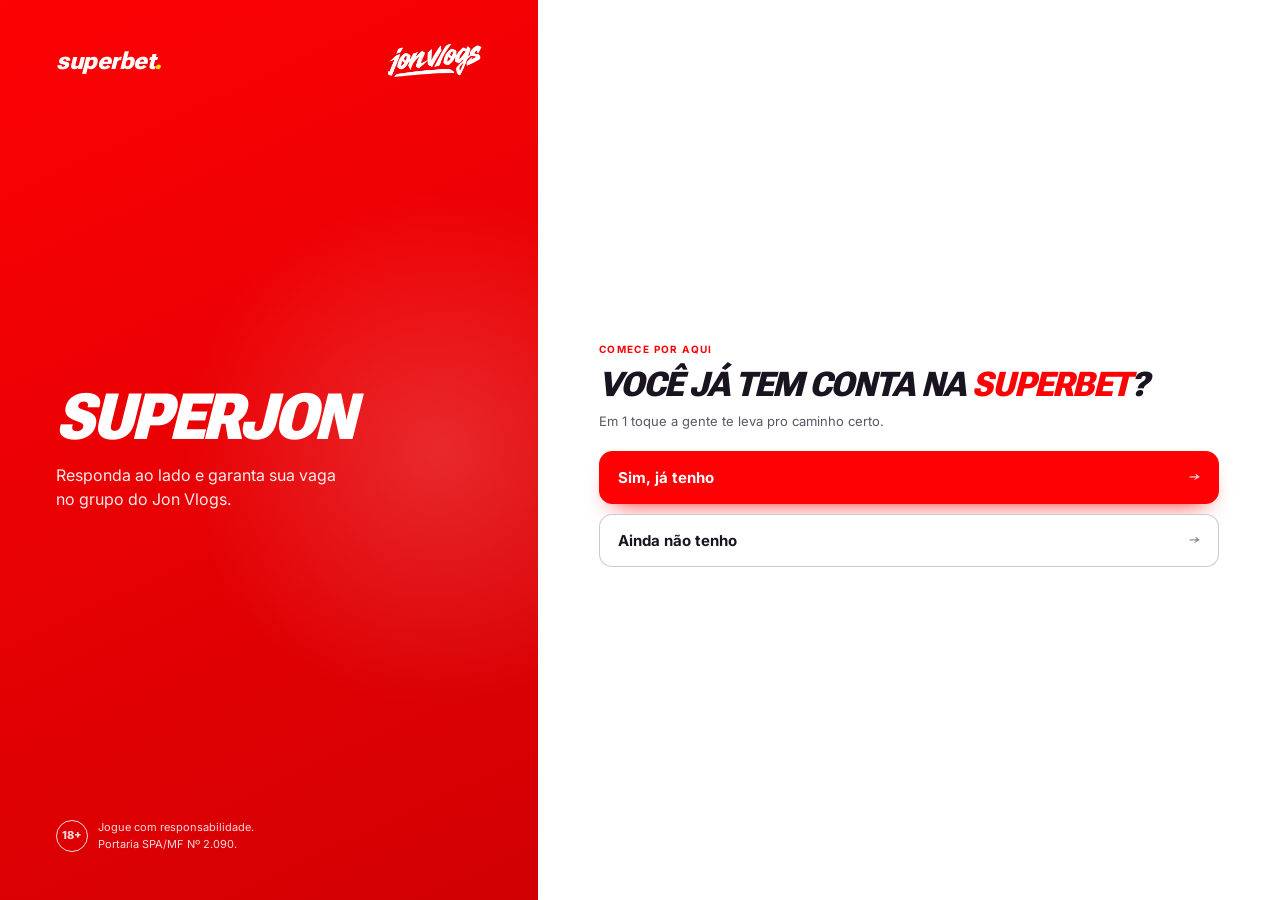
==== commit 61e7f7cb: "Restaura selo +18 no rodapé do hero (sumiu no desktop após refatoração) O novo index.html não tinha " ====
--- a/index.html
+++ b/index.html
@@ -9,10 +9,16 @@
 
   <link rel="preconnect" href="https://fonts.googleapis.com" />
   <link rel="preconnect" href="https://fonts.gstatic.com" crossorigin />
+  <!-- Fontes carregadas de forma NÃO-bloqueante (não trava render nem scripts) -->
   <link
+    rel="preload" as="style"
     href="https://fonts.googleapis.com/css2?family=Inter:wght@400;500;600;700&family=Roboto+Flex:ital,opsz,wght@0,8..144,400..900;1,8..144,600..900&display=swap"
-    rel="stylesheet"
+    onload="this.onload=null;this.rel='stylesheet'"
   />
+  <noscript>
+    <link rel="stylesheet"
+      href="https://fonts.googleapis.com/css2?family=Inter:wght@400;500;600;700&family=Roboto+Flex:ital,opsz,wght@0,8..144,400..900;1,8..144,600..900&display=swap" />
+  </noscript>
 
   <link rel="stylesheet" href="./engine/engine.css" />
 </head>
@@ -31,6 +37,12 @@
         <div class="lp-hero__headline">
           <h1 class="lp-hero__title"></h1>
           <p class="lp-hero__subtitle"></p>
+        </div>
+
+        <!-- Selo +18 no rodapé do hero (visível no desktop) -->
+        <div class="lp-hero__foot">
+          <span data-seal></span>
+          <span class="lp-hero__foot-text"></span>
         </div>
       </div>
     </header>
--- a/engine/engine.css
+++ b/engine/engine.css
@@ -150,7 +150,7 @@
 }
 
 .lp-hero__headline {
-  margin-top: 14px;
+  margin-top: 32px; /* respiro entre a linha das logos e o título SUPERJON */
 }
 
 /* No mobile o selo do hero some (aparece no rodapé do corpo) */
@@ -182,7 +182,7 @@
   flex: 1 1 auto;
   display: flex;
   flex-direction: column;
-  padding: 16px 18px 0; /* leve respiro entre o hero e o conteúdo (mobile) */
+  padding: 16px 18px 0; /* respiro entre o hero e o conteúdo (mobile) */
 }
 
 .lp-body__inner {
@@ -610,6 +610,60 @@
   100% { left: 150%; }
 }
 
+/* CTA final (entrar no grupo) — borda iluminada girando + flutua no hover.
+   Distinto do botão de cadastro (que pulsa/respira). */
+.lp-cta--go {
+  position: relative;
+  z-index: 0;
+  overflow: hidden;
+}
+.lp-cta--go::before {           /* glow que percorre TODA a borda, uniforme */
+  content: "";
+  position: absolute;
+  top: 0;
+  left: 0;
+  width: 78px;
+  height: 78px;
+  border-radius: 50%;
+  background: radial-gradient(circle, #fff 0%, rgba(255, 255, 255, 0.4) 35%, transparent 65%);
+  offset-path: border-box;      /* segue o contorno do botão */
+  offset-anchor: 50% 50%;
+  offset-distance: 0%;
+  animation: ctaTravel 3.8s linear infinite;
+  z-index: 0;
+  pointer-events: none;
+}
+.lp-cta--go::after {            /* preenchimento interno: deixa só a borda acesa */
+  content: "";
+  position: absolute;
+  inset: 2px;
+  border-radius: 9px;
+  background: var(--red);
+  z-index: 1;
+}
+.lp-cta--go .lp-cta__label {    /* texto acima da borda animada */
+  position: relative;
+  z-index: 2;
+}
+.lp-cta--go:hover {             /* flutua ao passar o cursor */
+  transform: translateY(-3px);
+  box-shadow: 0 18px 34px -10px var(--red);
+}
+@keyframes ctaTravel { to { offset-distance: 100%; } }
+
+/* Fallback: navegadores sem offset-path -> cônico girando (menos uniforme) */
+@supports not (offset-path: border-box) {
+  .lp-cta--go::before {
+    width: auto;
+    height: auto;
+    inset: -60%;
+    border-radius: 0;
+    background: conic-gradient(from 0deg, transparent 0 290deg, #fff 330deg, transparent 360deg);
+    animation: ctaBeam 3.6s linear infinite;
+  }
+  @keyframes ctaBeam { to { transform: rotate(360deg); } }
+}
+
 /* Rodapé de responsabilidade — selo +18 + texto, fixo no fim da página */
 .lp-foot {
   flex: 0 0 auto;
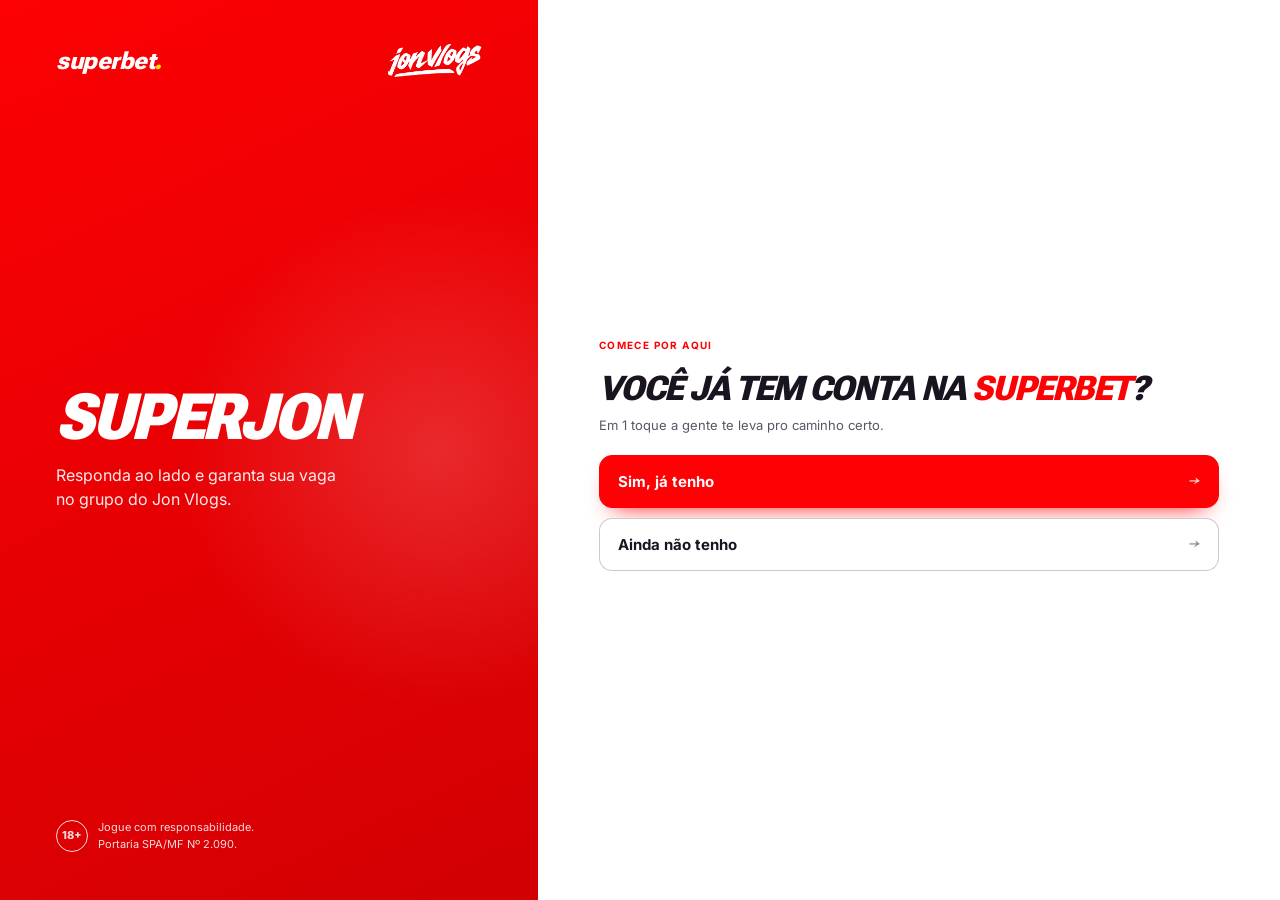
==== commit d3e7e534: "Perf: preconnect + preload das logos (reduz delay até aparecerem) - Preload das logos (Superbet exte" ====
--- a/index.html
+++ b/index.html
@@ -9,6 +9,14 @@
 
   <link rel="preconnect" href="https://fonts.googleapis.com" />
   <link rel="preconnect" href="https://fonts.gstatic.com" crossorigin />
+
+  <!-- Logos críticas: preconnect + preload p/ baixarem já no parse (antes do JS).
+       Brand-specific: ao replicar, troque pelas URLs/assets da nova marca. -->
+  <link rel="preconnect" href="https://i.ibb.co" crossorigin />
+  <link rel="preload" as="image" fetchpriority="high"
+        href="https://i.ibb.co/YBhrn1zz/Superbet-Logo-svg.png" />
+  <link rel="preload" as="image" fetchpriority="high"
+        href="./brands/superjon/assets/jonvlogs.png" />
   <!-- Fontes carregadas de forma NÃO-bloqueante (não trava render nem scripts) -->
   <link
     rel="preload" as="style"
@@ -29,10 +37,10 @@
       <div class="lp-hero__inner">
         <div class="lp-hero__top">
           <span class="lp-logo-wrap">
-            <img class="lp-logo-img" alt="" />
+            <img class="lp-logo-img" alt="" fetchpriority="high" decoding="async" />
             <span class="lp-logo" style="display:none"></span>
           </span>
-          <img class="lp-jon-motion" alt="" />
+          <img class="lp-jon-motion" alt="" fetchpriority="high" decoding="async" />
         </div>
         <div class="lp-hero__headline">
           <h1 class="lp-hero__title"></h1>
--- a/engine/engine.css
+++ b/engine/engine.css
@@ -235,8 +235,10 @@
   text-transform: uppercase;
   letter-spacing: 1.4px;
   color: var(--red);
-  margin-bottom: 12px;
-}
+  margin-bottom: 18px;
+}
+/* respiro extra entre o eyebrow e o título (acento não cola) */
+.lp-gate__title { padding-top: 2px; }
 .lp-gate__title {
   font-family: var(--font-hero);
   font-weight: 800;
